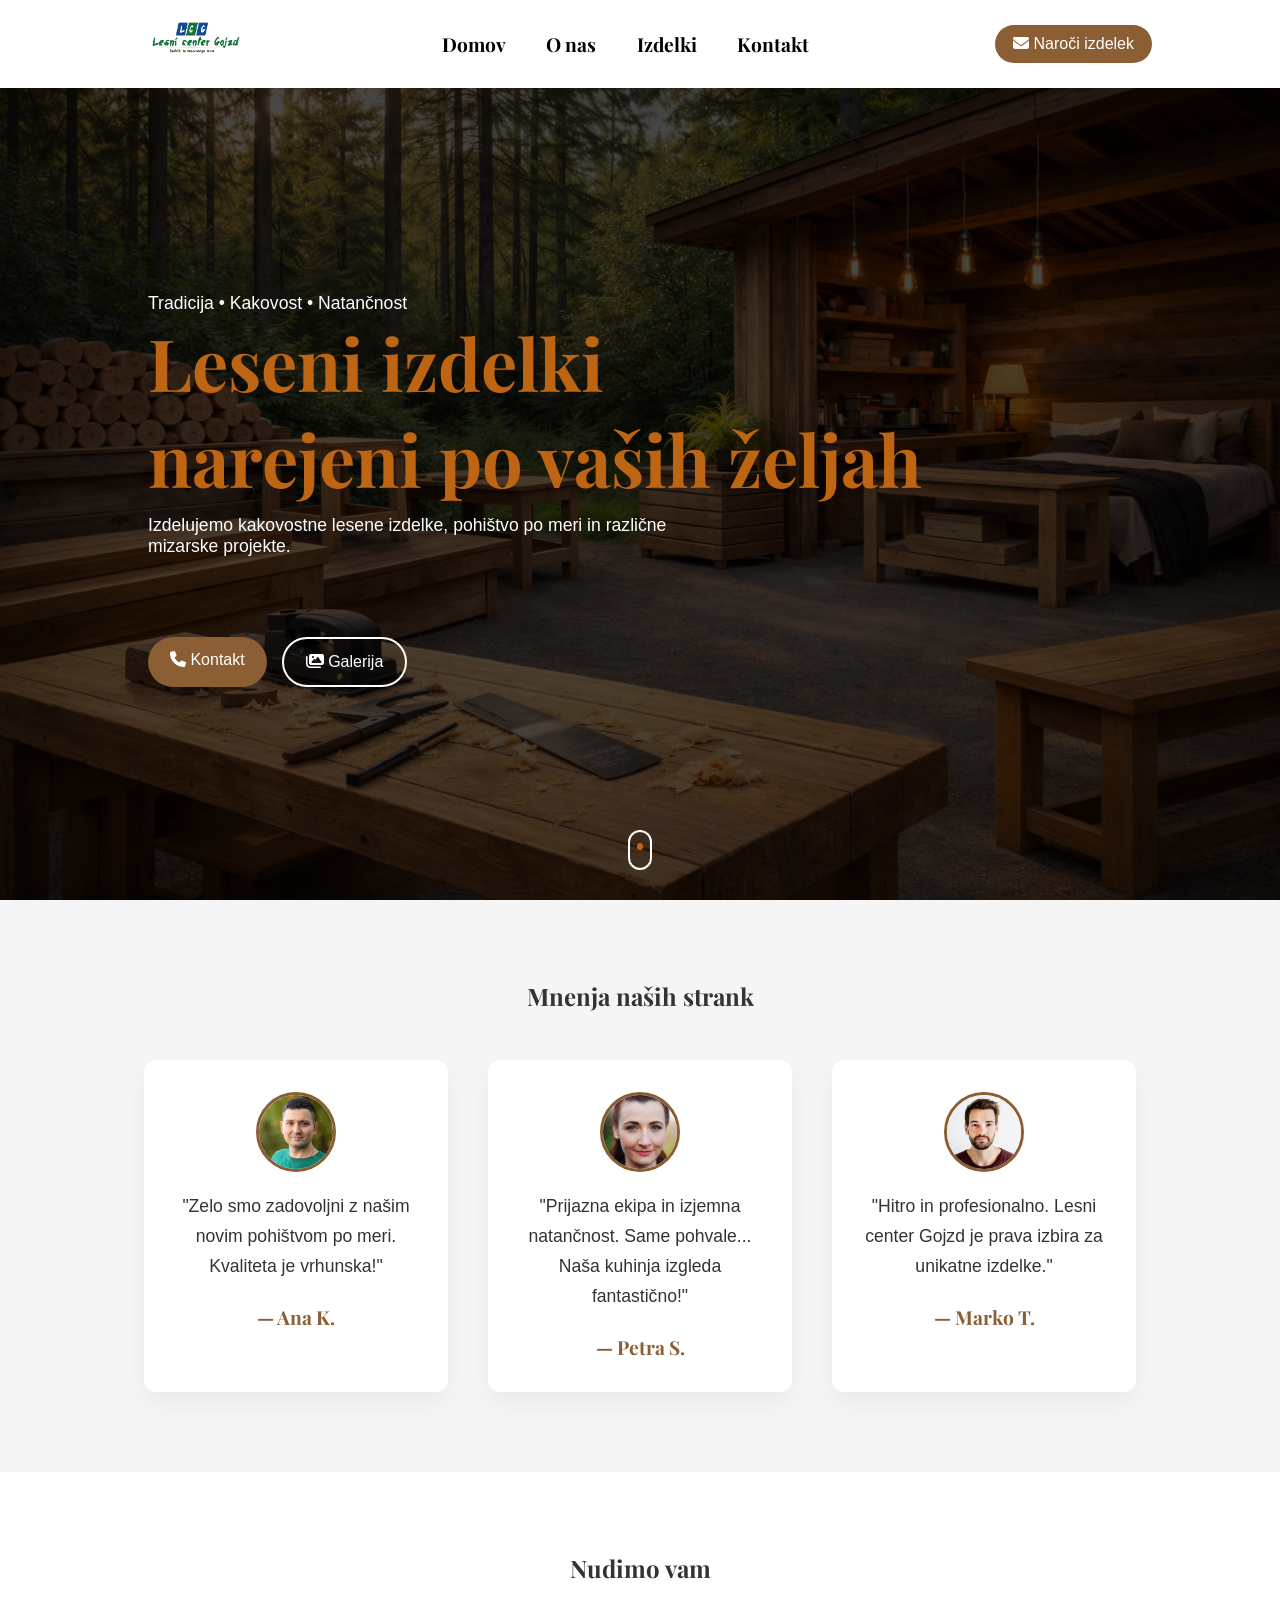
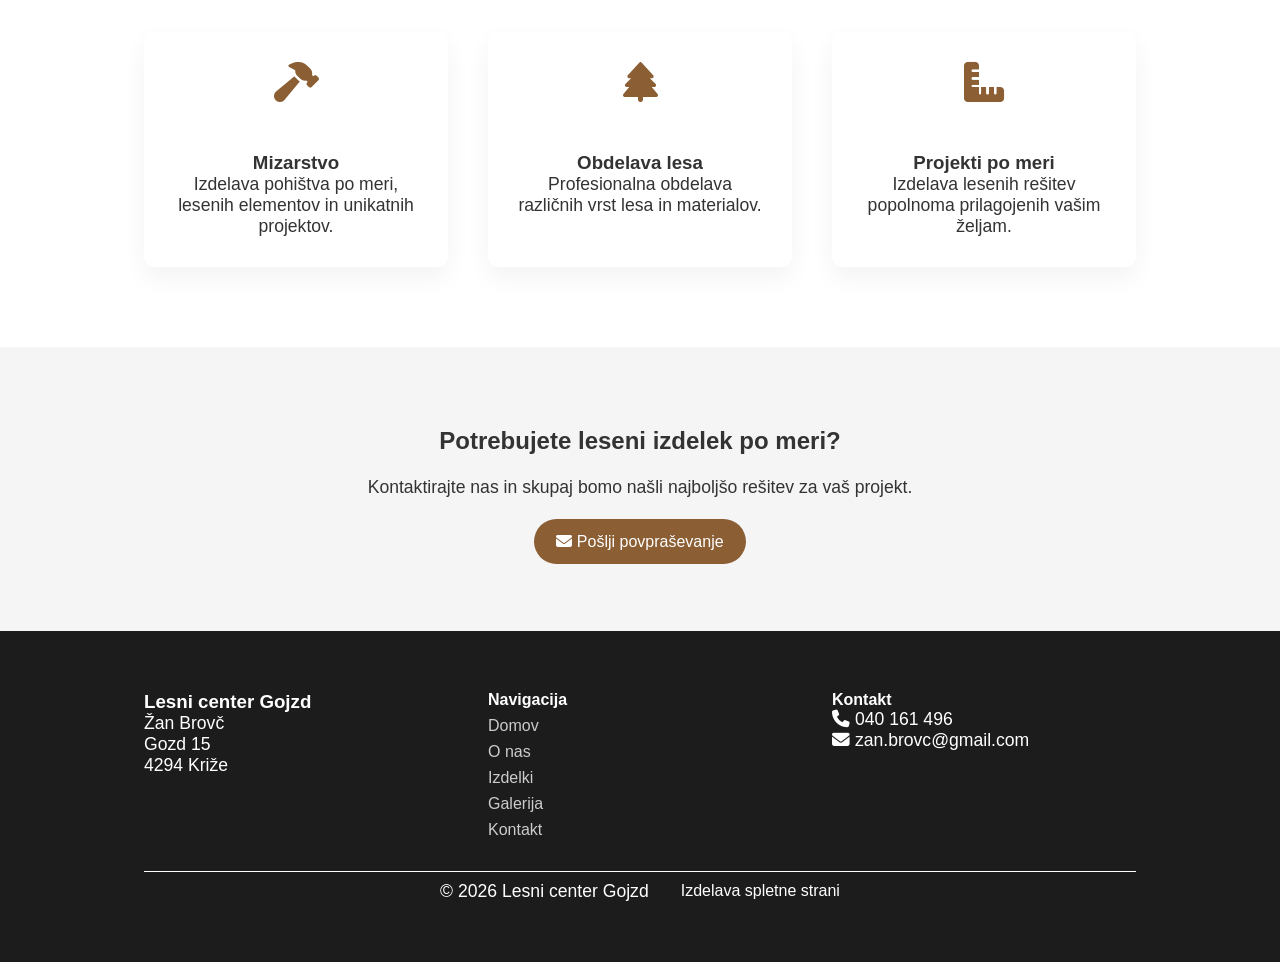
==== index.html @ 2c9fa6ff "Narejen izdelki.html" ====
<!DOCTYPE html>
<html lang="sl">

<head>

    <meta charset="UTF-8">
    <meta name="viewport" content="width=device-width, initial-scale=1.0">

    <title>Lesni center Gojzd</title>

    <link rel="stylesheet" href="slog.css">

    <link rel="stylesheet"
          href="https://cdnjs.cloudflare.com/ajax/libs/font-awesome/6.5.0/css/all.min.css">

    <link href="https://fonts.googleapis.com/css2?family=Playfair+Display:wght@600;700&display=swap" rel="stylesheet">
</head>


<body>


    <!-- HEADER -->

    <header class="glava">

        <div class="navigacija">

            <div class="logo">

                <img src="Images/logo.png" alt="Logo">

            </div>

            <nav>

                <a href="#">Domov</a>
                <a href="onas.html">O nas</a>
                <a href="izdelki.html">Izdelki</a>
                <a href="kontakt.html">Kontakt</a>

            </nav>

            <a class="kontakt-gumb" href="#">

                <i class="fa-solid fa-envelope"></i>
                Naroči izdelek

            </a>

        </div>

    </header>



    <!-- HERO -->

    <section class="hero">

        <div class="hero-overlay"></div>

        <div class="hero-vsebina-poravnava">
        <div class="hero-vsebina">

            <p class="hero-podnaslov">
                Tradicija • Kakovost • Natančnost
            </p>

            <h1>
                Leseni izdelki<br>
                narejeni po vaših željah
            </h1>

            <p class="hero-opis">

                Izdelujemo kakovostne lesene izdelke,
                pohištvo po meri in različne mizarske projekte.

            </p>

            <div class="hero-gumbi">

                <a class="gumb-primarni" href="#">

                    <i class="fa-solid fa-phone"></i>
                    Kontakt

                </a>

                <a class="gumb-sekundarni" href="#">

                    <i class="fa-solid fa-images"></i>
                    Galerija

                </a>

            </div>
        </div>
        </div>

        <div class="scroll-indicator">

            <div class="miska">
                <div class="kolescek"></div>
            </div>

        </div>
    </section>

    
    <!-- MNENJA -->

<section class="sekcija mnenja">
    <h2 class="naslov-sredina">Mnenja naših strank</h2>
    <div class="container mnenja-grid">

        <div class="mnenje-kartica">
            <img src="Images/miran.png" alt="Ana K." class="mnenje-slika">
            <p>"Zelo smo zadovoljni z našim novim pohištvom po meri. Kvaliteta je vrhunska!"</p>
            <h4>— Ana K.</h4>
        </div>

        <div class="mnenje-kartica">
            <img src="Images/petra.png" alt="Petra S." class="mnenje-slika">
            <p>"Prijazna ekipa in izjemna natančnost. Same pohvale... Naša kuhinja izgleda fantastično!"</p>
            <h4>— Petra S.</h4>
        </div>

        <div class="mnenje-kartica">
            <img src="Images/marko.png" alt="Marko T." class="mnenje-slika">
            <p>"Hitro in profesionalno. Lesni center Gojzd je prava izbira za unikatne izdelke."</p>
            <h4>— Marko T.</h4>
        </div>

    </div>
</section>



    <!-- STORITVE -->

    <section class="sekcija storitve">

        <div class="container">
            <h2 class="naslov-sredina">Nudimo vam</h2>

            <div class="grid-storitve">


                <div class="kartica">

                    <i class="fa-solid fa-hammer"></i>

                    <h3>Mizarstvo</h3>

                    <p>
                        Izdelava pohištva po meri,
                        lesenih elementov in unikatnih projektov.
                    </p>

                </div>


                <div class="kartica">

                    <i class="fa-solid fa-tree"></i>

                    <h3>Obdelava lesa</h3>

                    <p>
                        Profesionalna obdelava
                        različnih vrst lesa in materialov.
                    </p>

                </div>


                <div class="kartica">

                    <i class="fa-solid fa-ruler-combined"></i>

                    <h3>Projekti po meri</h3>

                    <p>
                        Izdelava lesenih rešitev
                        popolnoma prilagojenih vašim željam.
                    </p>

                </div>

            </div>

        </div>

    </section>



    <!-- CTA -->

    <section class="cta">

        <div class="cta-vsebina">

            <h2>Potrebujete leseni izdelek po meri?</h2>

            <p>
                Kontaktirajte nas in skupaj bomo našli
                najboljšo rešitev za vaš projekt.
            </p>

            <a class="gumb-primarni" href="#">

                <i class="fa-solid fa-envelope"></i>
                Pošlji povpraševanje

            </a>

        </div>

    </section>



    <!-- FOOTER -->

    <footer class="footer">

        <div class="footer-grid">

            <div>

                <h3>Lesni center Gojzd</h3>

                <p>Žan Brovč</p>
                <p>Gozd 15</p>
                <p>4294 Križe</p>

            </div>


            <div>

                <h4>Navigacija</h4>

                <a href="#">Domov</a>
                <a href="#">O nas</a>
                <a href="#">Izdelki</a>
                <a href="#">Galerija</a>
                <a href="#">Kontakt</a>

            </div>


            <div>

                <h4>Kontakt</h4>

                <p>
                    <i class="fa-solid fa-phone"></i>
                    040 161 496
                </p>

                <p>
                    <i class="fa-solid fa-envelope"></i>
                    zan.brovc@gmail.com
                </p>

            </div>

        </div>


        <div class="footer-bottom">

            <p>© 2026 Lesni center Gojzd</p>
            <a href="mailto:jure.pintar9@gmail.com">Izdelava spletne strani</a>

        </div>

    </footer>


</body>
</html>
---- slog.css ----
:root {
    --barva-primarna: #8b5e34;
    --barva-hover: #bd6513;
    --barva-temna: #1c1c1c;
    --barva-svetla: #ffffff;
    --barva-siva: #f5f5f5;
    --max-sirina: 80%; /* 1200px / 16 */
}

p
{
    font-size: 1.1em;
}

*{
    margin: 0;
    padding: 0;
    box-sizing: border-box;
    font-family: "Segoe UI", sans-serif;
}

body {
    color: #333;
    background: white;
}

.glava {
    background-color: rgb(255, 255, 255);
    position: fixed;
    width: 100%;
    z-index: 1000;
    max-height: 6em;
}

.navigacija {
    max-width: var(--max-sirina);
    margin: auto;
    display: flex;
    justify-content: space-between;
    align-items: center;
    color: black;
}

.logo img {
    width: 8em;
}

nav a {
    margin: 0 0.9375em; /* 15px */
    text-decoration: none;
    color: black;
    font-weight: 700;
    font-size: 1.2em;
    transition: all 0.5s;
    font-family: 'Playfair Display', serif;
}

nav a:hover {
    color: var(--barva-hover);
}

.kontakt-gumb {
    background: var(--barva-primarna);
    padding: 0.625em 1.125em; /* 10px 18px */
    border-radius: 1.5625em; /* 25px */
    color: white;
    text-decoration: none;
    transition: all 0.5s;
    
}

.kontakt-gumb:hover {
    background-color: var(--barva-hover);
}

.hero {
    height: 100vh;
    background-image: url("Images/glavnoozadje.png");
    background-size: cover;
    background-position: center;
    position: relative;
    display: flex;
    align-items: center;
}

.hero-overlay {
    position: absolute;
    width: 100%;
    height: 100%;
    background: rgba(0, 0, 0, 0.708);
}

.hero-vsebina-poravnava {
    width: 80%;          /* natančno 80% širine strani */
    margin-left: 10%;    /* 10% prazen prostor na levi */
    margin-right: 10%;   /* 10% prazen prostor na desni */
}
.hero-vsebina {
    width: 100%;
    position: relative;    /* ostane 80% širine */   /* desna stran se prilagodi */
    color: white;
    padding: 1.25em;      /* 20px */
    margin-top: 5em;
}

.hero-vsebina h1 {
    font-size: 4.5em; /* 64px */
    font-family: 'Playfair Display', serif;
    color: var(--barva-hover);
}

.hero-opis {
    max-width: 31.25em; /* 500px */
    margin-bottom: 1.875em; /* 30px */
    margin-top: 0.5em;
    font-size: 1.1em;
}

.hero-podnaslov
{
    font-size: 1.1em;
}

.hero-gumbi {
    margin-top: 5em;
    display: flex;
    gap: 0.9375em; /* 15px */
}

.gumb-primarni {
    background: var(--barva-primarna);
    padding: 0.875em 1.375em; /* 14px 22px */
    border-radius: 1.5625em; /* 25px */
    color: white;
    text-decoration: none;
    transition: all 0.5s
}

.gumb-primarni:hover, .gumb-sekundarni:hover
{
    background-color: var(--barva-hover);
}

.gumb-sekundarni {
    border: 0.125em solid white; /* 2px */
    padding: 0.875em 1.375em; /* 14px 22px */
    border-radius: 1.5625em; /* 25px */
    color: white;
    text-decoration: none;
    transition: all 0.5s
}

.scroll-indicator {
    position: absolute;
    bottom: 30px;
    left: 50%;
    transform: translateX(-50%);
}

.miska {
    width: 1.5em;
    height: 2.5em;
    border: 2px solid white;
    border-radius: 2em;
    display: flex;
    justify-content: center;
    padding-top: 0.7em;
    animation: scroll 1.8s infinite;
}

.kolescek {
    width: 0.4em;
    height: 0.4em;
    background: var(--barva-hover);
    border-radius: 50%;
    
}

@keyframes scroll {

    0% {
        transform: translateY(0);

    }

    50% {
        transform: translateY(12px);

    }

    100% {
        transform: translateY(0);

    }

}

/* Sekcija mnenja strank */
.mnenja {
    background: var(--barva-siva);
    padding: 5em 1.25em;
}

.mnenja-grid {
    display: grid;
    grid-template-columns: repeat(auto-fit, minmax(18.75em, 1fr)); /* 300px */
    gap: 2.5em; /* 40px */
    max-width: var(--max-sirina);
    margin: 0 auto;
    text-align: center;
}

.mnenje-kartica {
    background: white;
    padding: 2em; /* 32px */
    border-radius: 0.75em; /* 12px */
    box-shadow: 0 0.625em 1.5625em rgba(0,0,0,0.05); /* 10px 25px */
    transition: all 0.5s;
}

.mnenje-kartica:hover {
    transform: translateY(-0.5em) scale(1.03);
    box-shadow: 0 1.25em 3.125em rgba(0,0,0,0.15);
}

.mnenje-kartica p {
    font-size: 1.1em;
    line-height: 1.7em;
    color: #333;
    margin-bottom: 1.25em; /* 20px */
}

.mnenje-kartica h4 {
    font-size: 1.2em;
    font-weight: 700;
    color: var(--barva-primarna);
    font-family: 'Playfair Display', serif;
}

/* Slike v mnenjih */
.mnenje-slika {
    width: 5em; /* 80px */
    height: 5em; /* 80px */
    border-radius: 50%;
    object-fit: cover;
    margin-bottom: 1em;
    border: 0.1875em solid var(--barva-primarna); /* 3px obroba */
}

.sekcija {
    padding: 5em 1.25em; /* 80px 20px */
}

.container {
    max-width: var(--max-sirina);
    margin: auto;
}

.grid-storitve {
    display: grid;
    grid-template-columns: repeat(auto-fit, minmax(15.625em,1fr)); /* 250px */
    gap: 2.5em; /* 40px */
    margin-top: 2.5em; /* 40px */
}

.kartica {
    background: white;
    padding: 1.875em; /* 30px */
    border-radius: 0.625em; /* 10px */
    text-align: center;
    box-shadow: 0 0.625em 1.5625em rgba(0,0,0,0.05); /* 10px 25px */
    transition: all 0.5s;
}

.kartica:hover {
    transform: translateY(-0.5em) scale(1.05); /* rahlo dvigne in poveča kartico */
    box-shadow: 0 1.25em 3.125em rgba(0,0,0,0.15); /* močnejša senca */
}

.kartica i {
    font-size: 2.5em; /* 40px */
    color: var(--barva-primarna);
    margin-bottom: 1.25em; /* 20px */
}

.cta {
    background: var(--barva-siva);
    padding: 5em 1.25em; /* 80px 20px */
    text-align: center;
}

.cta p {
    margin: 1.25em 0; /* 20px */
    margin-bottom: 2em;
}

/* O nas css*/

.zgodba-statistika {
    height: 100vh; /* cel zaslon */
    display: flex;
    flex-direction: column;
    justify-content: space-between; /* zgodba zgoraj, statistika spodaj */
    background: #f9f9f9; /* isto kot pri zgodbi */
    padding: 0; /* padding na containerju */
}

/* ZGODBA */
.zgodba-grid {
    display: flex;
    flex: 1; /* zavzame preostali prostor */
    flex-wrap: wrap;
    align-items: center;
    justify-content: center;
    gap: 3em;
    max-width: var(--max-sirina);
    margin: 0 auto;
    padding: 5em 1.25em;
}

.zgodba-item {
    margin-top: 3em;
    flex: 1 1 40%;
    min-width: 18.75em;
}

.zgodba-item img.slika-onas {
    width: 100%;
    height: 20em;
    border-radius: 0.75em;
    object-fit: cover;
    box-shadow: 0 0.625em 1.25em rgba(0,0,0,0.2);
}

.zgodba-item.tekst h2 {
    font-family: 'Playfair Display', serif;
    font-size: 2.5em;
    margin-bottom: 0.5em;
    color: var(--barva-primarna);
}

.zgodba-item.tekst p {
    font-size: 1.1em;
    line-height: 1.7em;
    color: #333;
}

/* STATISTIKA čez cel zaslon */
.statistika {
    width: 100%;
    background: var(--barva-primarna);
    color: white;
    padding: 3em 1.25em;
}

.statistika-grid {
    display: grid;
    grid-template-columns: repeat(auto-fit, minmax(200px, 1fr));
    gap: 2em;
    text-align: center;
    max-width: var(--max-sirina);
    margin: 0 auto;
}

.stat h3 {
    font-size: 2.5em;
    color: white;
}

.stat p {
    font-size: 1.1em;
    color: white;
}

/* Responsive */
@media (max-width: 64em) {
    .zgodba-grid {
        flex-direction: column;
        padding: 3em 1.25em;
    }
}

.naslov-sredina{
text-align:center;
margin-bottom:2em;
font-family:'Playfair Display',serif;
}

.siva{
background:var(--barva-siva);
}

.proces-grid{
display:grid;
grid-template-columns:repeat(auto-fit,minmax(200px,1fr));
gap:2em;
text-align:center;
}

.proces span{
font-size:2em;
font-weight:bold;
color:var(--barva-primarna);
}

/* HERO izdelki */

/* HERO + KATEGORIJE skupaj 100vh */
.hero-kategorije {
  display: flex;
  flex-direction: column;
  height: 100vh;
}

/* HERO */
.hero-izdelki {
  flex: 0 0 50%;
  background-image: url("Images/glavnoozadje.png");
  background-size: cover;
  background-position: center;
  position: relative;
  display: flex;
  align-items: center;
  justify-content: center;
  text-align: center;
  color: white;
}

.hero-overlay-izdelki {
  position: absolute;
  width: 100%;
  height: 100%;
  background: rgba(0,0,0,0.7);
}

.hero-vsebina-izdelki {
  position: relative;
  max-width: 90%;
  color: white;
  padding: 1.25em;
  margin-top: 5em;
}

.hero-izdelki h1 {
  font-size: 3em;
  font-family: 'Playfair Display', serif;
  color: var(--barva-hover);
}

/* KATEGORIJE kot kartice (enako kot kartice na onas/index) */
.kategorije-wrapper {
  flex: 1;
  display: flex;
  align-items: center;
}

.kategorije-ikone {
  display: flex; /* ena vrstica */
  justify-content: space-between;
  width: 100%;
  gap: 2em;
}

.kategorija-ikona {
  background: var(--barva-svetla);
  padding: 1.875em;
  border-radius: 1em;          /* enako kot ostale kartice */
  text-align: center;
  text-decoration: none;
  color: var(--barva-temna);
  box-shadow: 0 0.625em 1.25em rgba(0,0,0,0.2); /* identično kot kartice */
  transition: all 0.35s ease;
  flex: 1;                   /* enak prostor vsaki kartici */          /* enako kot ostale kartice */
  display: flex;
  flex-direction: column;
  align-items: center;
  justify-content: center;
}

.kategorija-ikona i {
  font-size: 2.5em;
  color: var(--barva-primarna);
  margin-bottom: 1.25em;
}

.kategorija-ikona h3 {
  font-size: 1.3em;
  margin-bottom: 0.5em;
}

.kategorija-ikona:hover {
  transform: translateY(-0.5em);
  box-shadow: 0 1em 2em rgba(0,0,0,0.25); /* malo močnejša senca ob hover */
}

.kategorija-ikona:hover i {
  color: var(--barva-hover);
}

/* responsive adjustments */
@media (max-width: 1024px) {
  .kategorije-ikone { flex-wrap: wrap; justify-content: center; }
  .kategorija-ikona { margin-bottom: 1.5em; }
}

@media (max-width: 768px) {
  .hero-izdelki { flex: 0 0 50%; }
  .hero-izdelki h1 { font-size: 2.2em; }
}


/* GALERIJA IZDELKOV */

.izdelki-grid{
display:grid;
grid-template-columns:repeat(auto-fit,minmax(14em,1fr));
gap:1.4em;
margin-top:3em;
}

.izdelki-grid img{
width:100%;
height:13em;
object-fit:cover;
border-radius:0.6em;
transition:all 0.35s ease;
box-shadow:0 0.5em 1.2em rgba(0,0,0,0.08);
cursor: pointer;
}

.izdelki-grid img:hover{
transform:scale(1.06);
box-shadow:0 1em 2em rgba(0,0,0,0.18);
}

.ctaizdelki {
    background: var(--barva-svetla);
    padding: 5em 1.25em; /* 80px 20px */
    text-align: center;
}

.ctaizdelki p {
    margin: 1.25em 0; /* 20px */
    margin-bottom: 2em;
}

/* MODAL */
.modal {
  display: none;
  position: fixed;
  z-index: 1000;
  left: 0;
  top: 0;
  width: 100%;
  height: 100%;
  overflow: auto;
  background-color: rgba(0,0,0,0.9); /* pointer cursor za modal */
}

.modal-content {
  margin: 5% auto;
  display: block;
  max-width: 90%;
  max-height: 80%;
  border-radius: 0.6em;
  box-shadow: 0 1em 2em rgba(0,0,0,0.18);
  animation: zoom 0.3s;
  cursor: default; /* default cursor za samo sliko */
}

#modal-caption {
  text-align: center;
  color: #fff;
  font-size: 1.1em;
  padding: 0.5em 0;
}

.modal-close {
  position: absolute;
  top: 1em;
  right: 1.5em;
  color: #fff;
  font-size: 2.5em;
  font-weight: bold;
  cursor: pointer;
  transition: color 0.3s;
}

.modal-close:hover {
  color: var(--barva-hover);
}

/* Navigacijske puščice */
.modal-prev,
.modal-next {
  position: absolute;
  top: 50%;
  color: #fff;
  font-size: 3em;
  padding: 0 0.25em;
  font-weight: bold;
  user-select: none;
  transition: color 0.3s;
  cursor: pointer;
}

.modal-prev { left: 1em; transform: translateY(-50%); }
.modal-next { right: 1em; transform: translateY(-50%); }

.modal-prev:hover,
.modal-next:hover {
  color: var(--barva-hover);
}

@keyframes zoom {
  from {transform: scale(0.8);}
  to {transform: scale(1);}
}


/* Footer css*/

.footer {
    background: var(--barva-temna);
    color: white;
    padding: 3.75em 1.25em; /* 60px 20px */
}

.footer-grid {
    max-width: var(--max-sirina);
    margin: auto;
    display: grid;
    grid-template-columns: repeat(auto-fit, minmax(13.75em,1fr)); /* 220px */
    gap: 2.5em; /* 40px */
}

.footer a {
    display: block;
    color: #ccc;
    margin-top: 0.5em; /* 8px */
    text-decoration: none;
}

.footer-bottom {
    margin-top: 2em;
    max-width: 80%;
    margin-right: auto;
    margin-left: auto;
    display: flex;
    text-align: center;
    justify-content: center;
    align-items: center;
    gap: 2em;
    border-top: 0.1em white solid;
}

.footer-bottom a, .footer-bottom p
{
    margin-top: 0.5em;
    color: white;
}
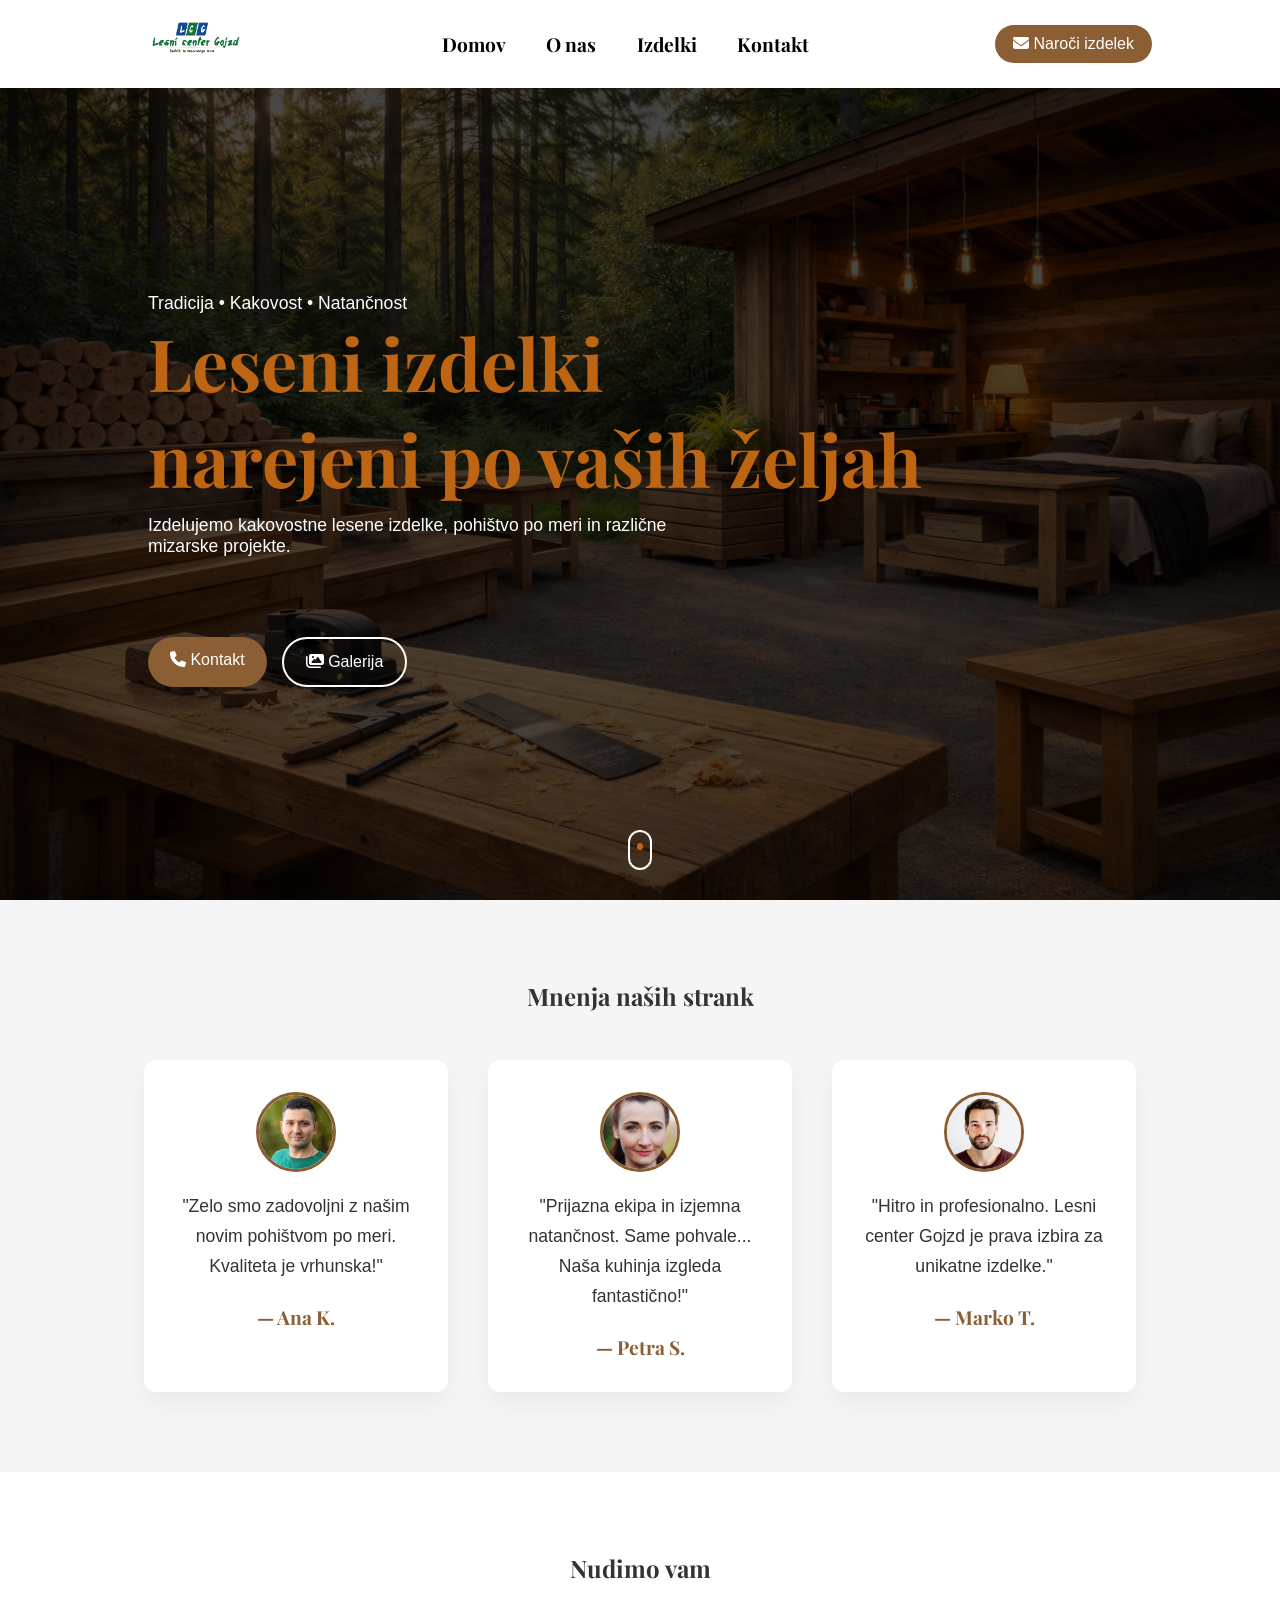
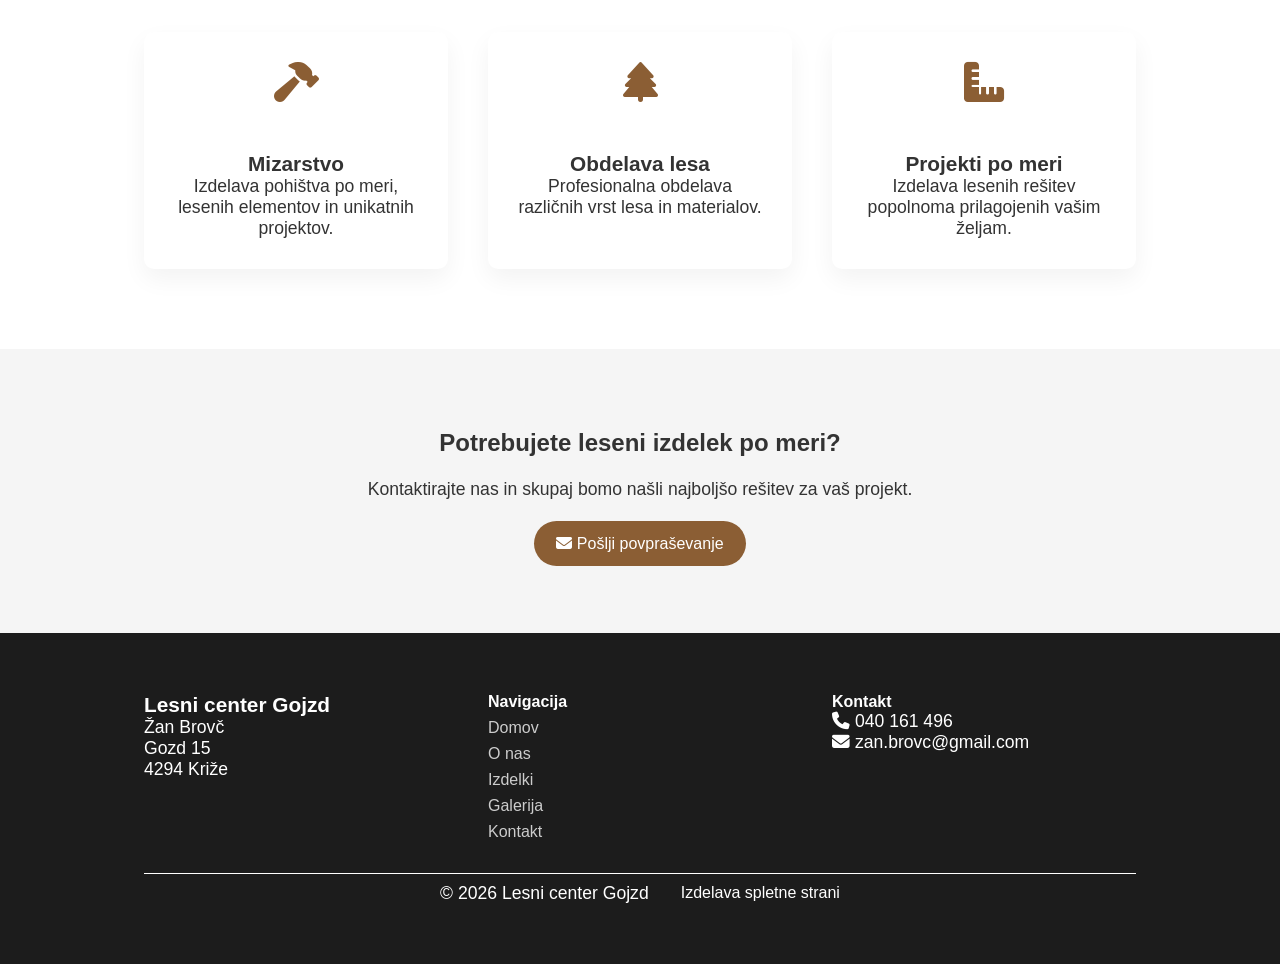
==== commit 1a272b54: "Narejen kontakt.html" ====
--- a/index.html
+++ b/index.html
@@ -41,7 +41,7 @@
 
             </nav>
 
-            <a class="kontakt-gumb" href="#">
+            <a class="kontakt-gumb" href="kontakt.html#kontakt">
 
                 <i class="fa-solid fa-envelope"></i>
                 Naroči izdelek
@@ -81,14 +81,14 @@
 
             <div class="hero-gumbi">
 
-                <a class="gumb-primarni" href="#">
+                <a class="gumb-primarni" href="kontakt.html">
 
                     <i class="fa-solid fa-phone"></i>
                     Kontakt
 
                 </a>
 
-                <a class="gumb-sekundarni" href="#">
+                <a class="gumb-sekundarni" href="izdelki.html#dom">
 
                     <i class="fa-solid fa-images"></i>
                     Galerija
@@ -210,7 +210,7 @@
                 najboljšo rešitev za vaš projekt.
             </p>
 
-            <a class="gumb-primarni" href="#">
+            <a class="gumb-primarni" href="kontakt.html#kontakt">
 
                 <i class="fa-solid fa-envelope"></i>
                 Pošlji povpraševanje
--- a/slog.css
+++ b/slog.css
@@ -5,6 +5,11 @@
     --barva-svetla: #ffffff;
     --barva-siva: #f5f5f5;
     --max-sirina: 80%; /* 1200px / 16 */
+}
+
+h3
+{
+    font-size: 1.3em;
 }
 
 p
@@ -442,7 +447,7 @@
 }
 
 .hero-izdelki h1 {
-  font-size: 3em;
+  font-size: 4em;
   font-family: 'Playfair Display', serif;
   color: var(--barva-hover);
 }
@@ -452,6 +457,7 @@
   flex: 1;
   display: flex;
   align-items: center;
+  background: var(--barva-siva);
 }
 
 .kategorije-ikone {
@@ -459,6 +465,7 @@
   justify-content: space-between;
   width: 100%;
   gap: 2em;
+  
 }
 
 .kategorija-ikona {
@@ -468,7 +475,7 @@
   text-align: center;
   text-decoration: none;
   color: var(--barva-temna);
-  box-shadow: 0 0.625em 1.25em rgba(0,0,0,0.2); /* identično kot kartice */
+  box-shadow: 0 0.625em 1.5625em rgba(0,0,0,0.05); /* identično kot kartice */
   transition: all 0.35s ease;
   flex: 1;                   /* enak prostor vsaki kartici */          /* enako kot ostale kartice */
   display: flex;
@@ -490,7 +497,7 @@
 
 .kategorija-ikona:hover {
   transform: translateY(-0.5em);
-  box-shadow: 0 1em 2em rgba(0,0,0,0.25); /* malo močnejša senca ob hover */
+  box-shadow: 0 1em 2em rgba(0,0,0,0.15); /* malo močnejša senca ob hover */
 }
 
 .kategorija-ikona:hover i {
@@ -531,17 +538,6 @@
 .izdelki-grid img:hover{
 transform:scale(1.06);
 box-shadow:0 1em 2em rgba(0,0,0,0.18);
-}
-
-.ctaizdelki {
-    background: var(--barva-svetla);
-    padding: 5em 1.25em; /* 80px 20px */
-    text-align: center;
-}
-
-.ctaizdelki p {
-    margin: 1.25em 0; /* 20px */
-    margin-bottom: 2em;
 }
 
 /* MODAL */
@@ -617,6 +613,177 @@
   to {transform: scale(1);}
 }
 
+/* Kontaktni podatki zgoraj - moderno, enaki kot ostale kartice */
+.kontakt-info-modern {
+    display: grid;
+    grid-template-columns: repeat(3, 1fr); /* vedno 3 stolpci na velikih zaslonih */
+    gap: 2em;
+    margin: 2em 0 4em 0;
+}
+
+.kontakt-item {
+    margin-top: 3em;
+    display: flex;
+    flex-direction: column;
+    align-items: center;
+    text-align: center;
+    gap: 0.75em;
+    background: white; /* belo ozadje kot ostale kartice */
+    color: #333;
+    padding: 2em;
+    border-radius: 1em;
+    box-shadow: 0 0.625em 1.25em rgba(0,0,0,0.05);
+    transition: transform 0.3s, box-shadow 0.3s;
+    min-height: 12em; /* enaka višina vseh kartic */
+}
+
+.kontakt-item i {
+    font-size: 2.5em;
+    color: var(--barva-primarna); /* primarna barva ikon */
+    margin-bottom: 0.5em;
+}
+
+.kontakt-item h4 {
+    margin-bottom: 0.25em;
+    font-size: 1.2em;
+    
+}
+
+.kontakt-item p {
+    font-size: 1em;
+    line-height: 1.4em;
+}
+
+/* Hover efekt */
+.kontakt-item:hover {
+    transform: translateY(-0.25em);
+    box-shadow: 0 1em 2em rgba(0,0,0,0.15);
+}
+
+/* Responsive - vedno 2 ali 1 stolpec na manjših zaslonih */
+@media(max-width:1024px){
+    .kontakt-info-modern {
+        grid-template-columns: repeat(2, 1fr);
+    }
+}
+@media(max-width:768px){
+    .kontakt-info-modern {
+        grid-template-columns: 1fr;
+    }
+}
+
+/* KONTAKT FULL VH */
+.kontakt-fullvh {
+    height: 100vh;
+    display: flex;
+    align-items: center;
+    justify-content: center;
+}
+
+.kontakt-fullvh:nth-child(2)
+{
+    background: var(--barva-siva);
+}
+
+.kontakt-fullvh:nth-child(3)
+{
+    margin-bottom: 3em;
+}
+
+.kontakt-fullvh .container {
+    width: 80%;
+}
+
+.kontakt-forma-modern {
+    display: flex;
+    flex-direction: column;
+    gap: 1.5em;
+    background: #fff;
+    padding: 2em 2.5em;
+    border-radius: 1em;
+    box-shadow: 0 1em 2em rgba(0,0,0,0.08);
+    transition: all 0.35s ease;
+}
+
+.kontakt-forma-modern:hover {
+    box-shadow: 0 1.25em 2.5em rgba(0,0,0,0.12);
+}
+
+.form-grid-modern {
+    display: grid;
+    grid-template-columns: 1fr 1fr;
+    gap: 1.5em;
+}
+
+.kontakt-forma-modern input,
+.kontakt-forma-modern textarea {
+    padding: 1em 1.25em;
+    border-radius: 1em;
+    border: 0.125em solid var(--barva-primarna);
+    background: #fefefe;
+    font-size: 1em;
+    font-family: inherit;
+    transition: all 0.35s ease;
+}
+
+.kontakt-forma-modern input:focus,
+.kontakt-forma-modern textarea:focus {
+    outline: none;
+    border: 0.125em solid var(--barva-hover);
+    box-shadow: 0 0 1.2em rgba(139,94,52,0.2);
+}
+
+.kontakt-forma-modern textarea {
+    grid-column: 1 / -1;
+    min-height: 12em;
+    resize: vertical;
+}
+
+.kontakt-forma-modern button {
+    padding: 0.625em 1.125em;
+    border-radius: 1.5625em;
+    border: none;
+    background: var(--barva-primarna);
+    color: #fff;
+    font-size: 1em;
+    cursor: pointer;
+    transition: all 0.35s ease;
+    align-self: flex-start;
+    display: flex;
+    align-items: center;
+    gap: 0.5em;
+    box-shadow: 0 0.625em 1.25em rgba(139,94,52,0.2);
+}
+
+.kontakt-forma-modern button:hover {
+    background-color: var(--barva-hover);
+}
+
+.kontakt-forma-modern button i {
+    font-size: 1em;
+}
+
+/* Lokacija */
+.kontakt-lokacija {
+    margin-top: 3em;
+    border-radius: 1em;
+    overflow: hidden;
+    box-shadow: 0 0.625em 1.25em rgba(0,0,0,0.08);
+}
+
+.kontakt-lokacija iframe {
+    width: 100%;
+    height: 400px;
+    border: none;
+    border-radius: 1em;
+}
+
+/* Responsive */
+@media(max-width:1024px){
+    .form-grid-modern{
+        grid-template-columns: 1fr;
+    }
+}
 
 /* Footer css*/
 
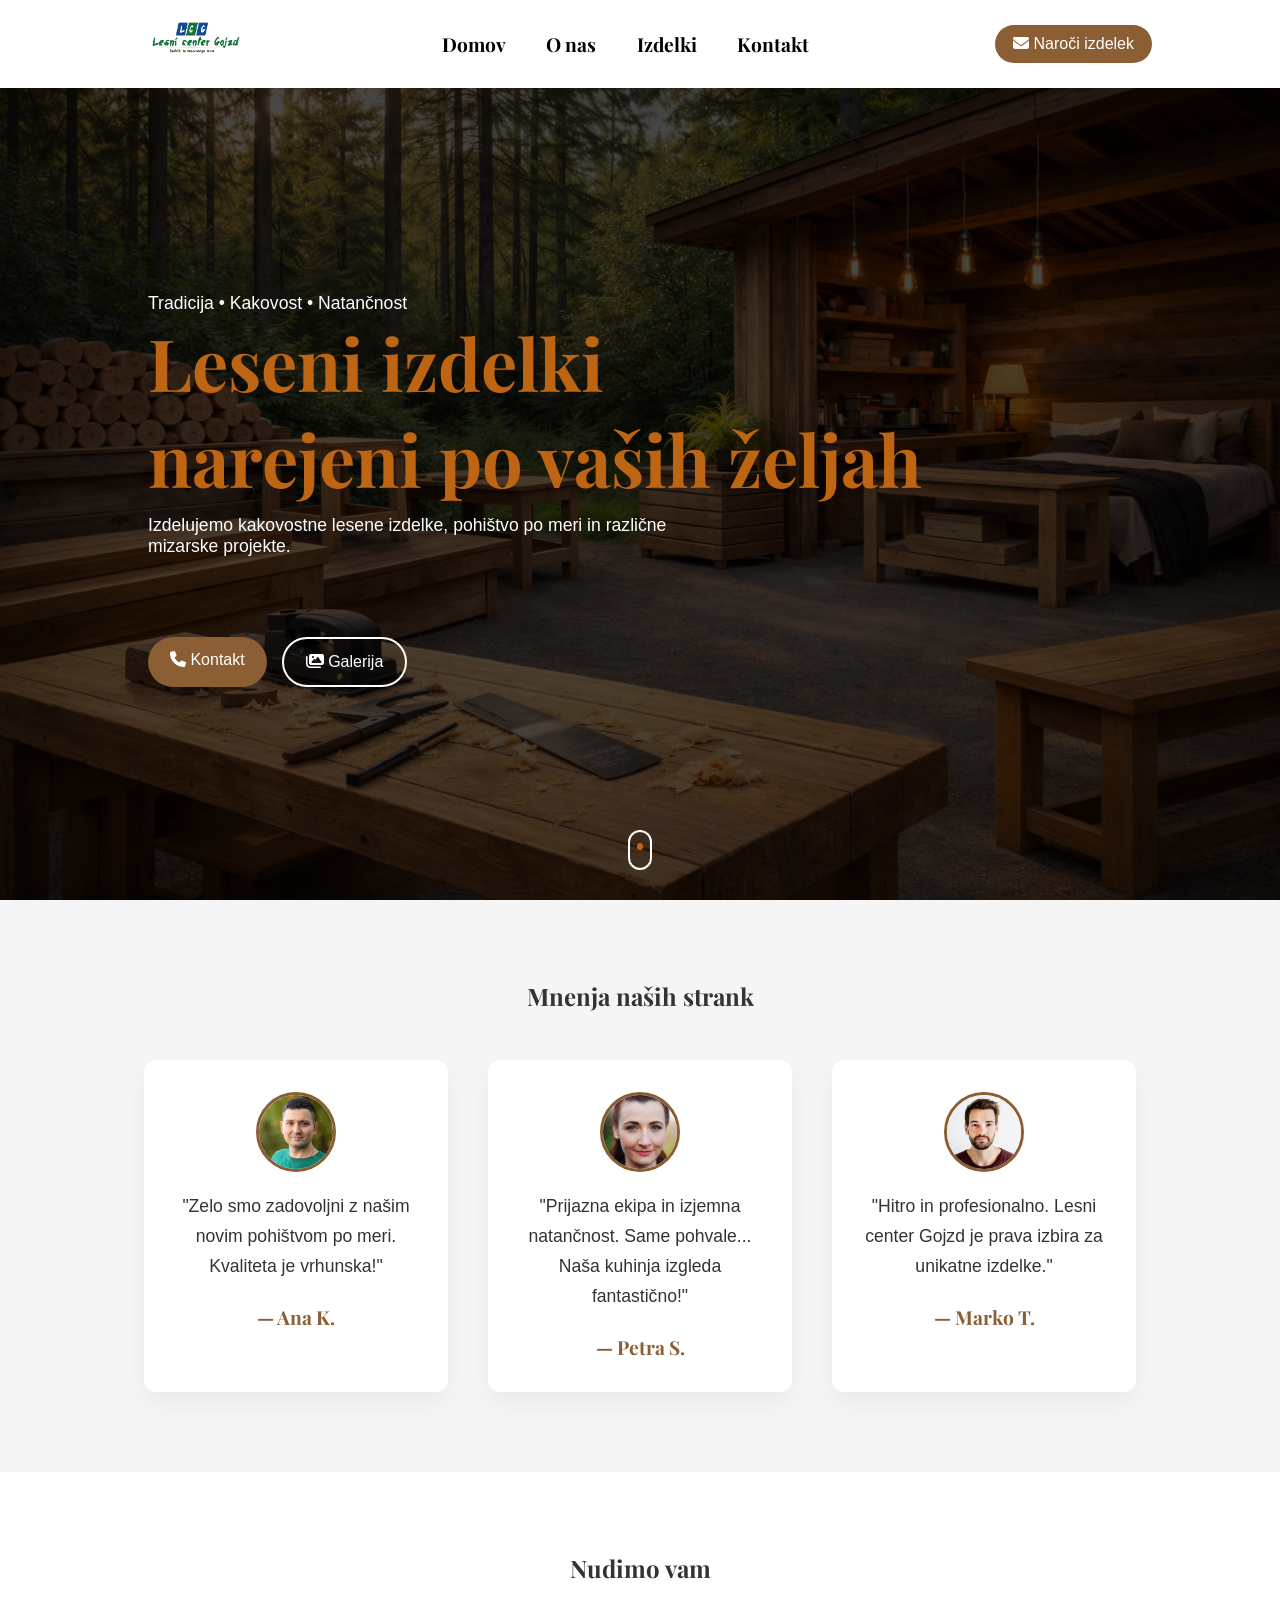
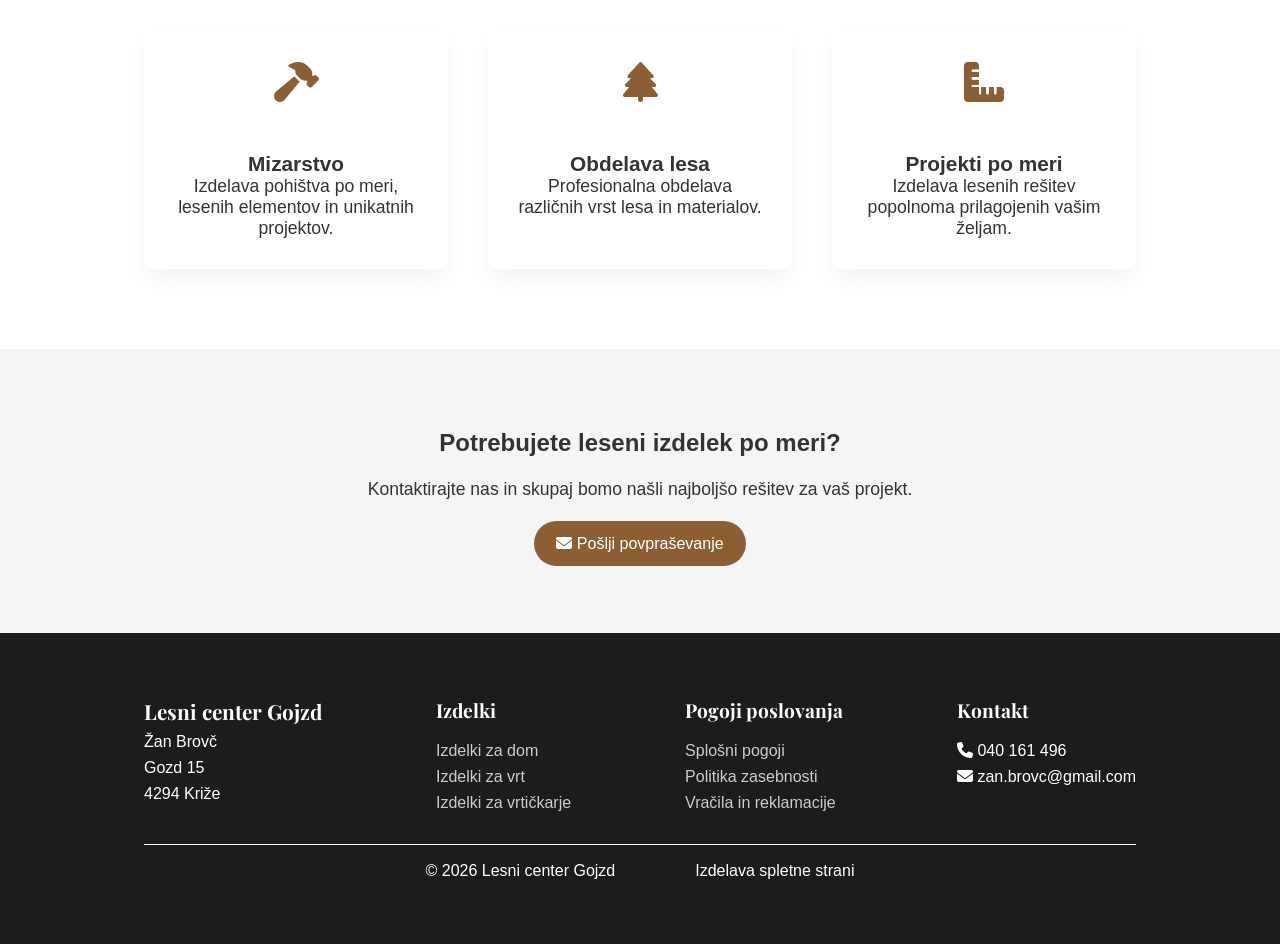
==== commit 2af23ca2: "Narejen za pošiljanje kontakta program v php in lep footer nov" ====
--- a/index.html
+++ b/index.html
@@ -225,61 +225,51 @@
 
     <!-- FOOTER -->
 
-    <footer class="footer">
-
-        <div class="footer-grid">
-
-            <div>
-
-                <h3>Lesni center Gojzd</h3>
-
-                <p>Žan Brovč</p>
-                <p>Gozd 15</p>
-                <p>4294 Križe</p>
-
-            </div>
-
-
-            <div>
-
-                <h4>Navigacija</h4>
-
-                <a href="#">Domov</a>
-                <a href="#">O nas</a>
-                <a href="#">Izdelki</a>
-                <a href="#">Galerija</a>
-                <a href="#">Kontakt</a>
-
-            </div>
-
-
-            <div>
-
-                <h4>Kontakt</h4>
-
-                <p>
-                    <i class="fa-solid fa-phone"></i>
-                    040 161 496
-                </p>
-
-                <p>
-                    <i class="fa-solid fa-envelope"></i>
-                    zan.brovc@gmail.com
-                </p>
-
-            </div>
-
-        </div>
-
-
-        <div class="footer-bottom">
-
-            <p>© 2026 Lesni center Gojzd</p>
-            <a href="mailto:jure.pintar9@gmail.com">Izdelava spletne strani</a>
-
-        </div>
-
-    </footer>
+<footer class="footer">
+
+    <div class="footer-grid">
+
+        <div>
+            <h3>Lesni center Gojzd</h3>
+            <p>Žan Brovč</p>
+            <p>Gozd 15</p>
+            <p>4294 Križe</p>
+        </div>
+
+        <div>
+            <h4>Izdelki</h4>
+            <a href="izdelki.html#dom">Izdelki za dom</a>
+            <a href="izdelki.html#vrt">Izdelki za vrt</a>
+            <a href="izdelki.html#vrtickarji">Izdelki za vrtičkarje</a>
+        </div>
+
+        <div>
+            <h4>Pogoji poslovanja</h4>
+            <a href="#">Splošni pogoji</a>
+            <a href="#">Politika zasebnosti</a>
+            <a href="#">Vračila in reklamacije</a>
+        </div>
+
+        <div>
+            <h4>Kontakt</h4>
+            <p>
+                <i class="fa-solid fa-phone"></i>
+                040 161 496
+            </p>
+            <p>
+                <i class="fa-solid fa-envelope"></i>
+                zan.brovc@gmail.com
+            </p>
+        </div>
+
+    </div>
+
+    <div class="footer-bottom">
+        <p>© 2026 Lesni center Gojzd</p>
+        <a href="mailto:jure.pintar9@gmail.com">Izdelava spletne strani</a>
+    </div>
+
+</footer>
 
 
 </body>
--- a/slog.css
+++ b/slog.css
@@ -787,42 +787,77 @@
 
 /* Footer css*/
 
+/* MODERN FOOTER CSS */
+
 .footer {
     background: var(--barva-temna);
-    color: white;
-    padding: 3.75em 1.25em; /* 60px 20px */
+    color: var(--barva-svetla);
+    padding: 4em 1.25em;
+    font-family: 'Segoe UI', sans-serif;
 }
 
 .footer-grid {
     max-width: var(--max-sirina);
-    margin: auto;
-    display: grid;
-    grid-template-columns: repeat(auto-fit, minmax(13.75em,1fr)); /* 220px */
-    gap: 2.5em; /* 40px */
+    display: flex;
+    justify-content: space-between;
+    margin-left: auto;
+    margin-right: auto;
+    gap: 2.5em;
+}
+
+.footer h3, .footer h4 {
+    color: var(--barva-svetla);
+    font-family: 'Playfair Display', serif;
+}
+
+.footer h4 {
+    margin-bottom: 1em;
+    font-size: 1.2em;
 }
 
 .footer a {
     display: block;
     color: #ccc;
-    margin-top: 0.5em; /* 8px */
+    margin-top: 0.5em;
     text-decoration: none;
+    transition: color 0.3s;
+}
+
+.footer a:hover {
+    color: var(--barva-hover);
+}
+
+.footer p {
+    margin: 0.5em 0;
+    font-size: 1em;
 }
 
 .footer-bottom {
-    margin-top: 2em;
-    max-width: 80%;
-    margin-right: auto;
-    margin-left: auto;
-    display: flex;
-    text-align: center;
+    max-width: var(--max-sirina);
+    margin: 2em auto 0 auto;
+    display: flex;
+    flex-direction: column;  /* mobilna verzija: ena pod drugo */
     justify-content: center;
     align-items: center;
-    gap: 2em;
-    border-top: 0.1em white solid;
-}
-
-.footer-bottom a, .footer-bottom p
-{
-    margin-top: 0.5em;
-    color: white;
+    gap: 0.5em;
+    border-top: 0.05em solid #fff;
+    padding-top: 1em;
+    text-align: center;
+}
+
+.footer-bottom a, .footer-bottom p {
+    color: var(--barva-svetla);
+    text-decoration: none;
+    margin: 0;           /* odstranimo privzete margine */
+    line-height: 1.2em;  /* bolj enakomerno vertikalno poravnano */
+}
+
+@media (min-width: 768px) {
+    .footer-bottom {
+        flex-direction: row;       /* horizontalno za večje zaslone */
+        justify-content: center;   /* oba elementa centrirana skupaj */
+        align-items: center;       /* vertikalno centrirano */
+        gap: 5em;                  /* razmik med © in linkom */
+        text-align: center;        /* centrirano */
+    }
 }
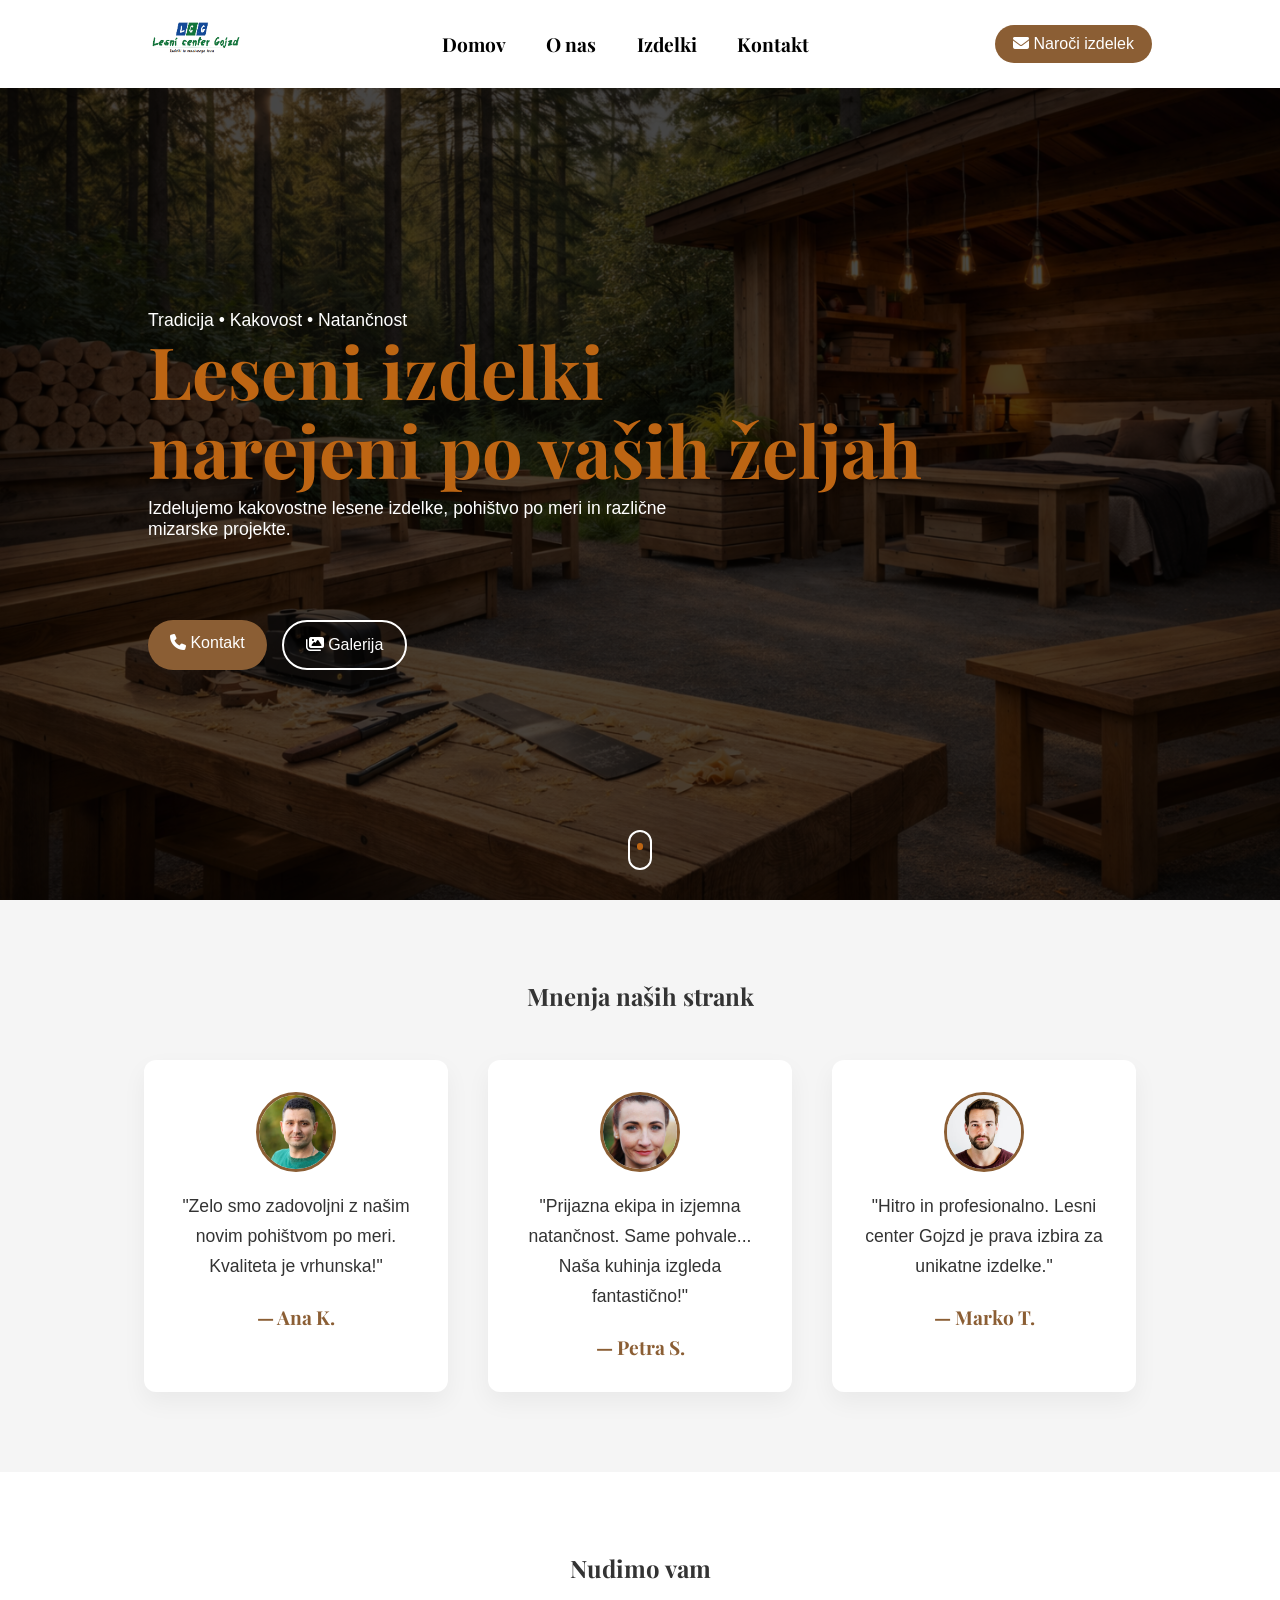
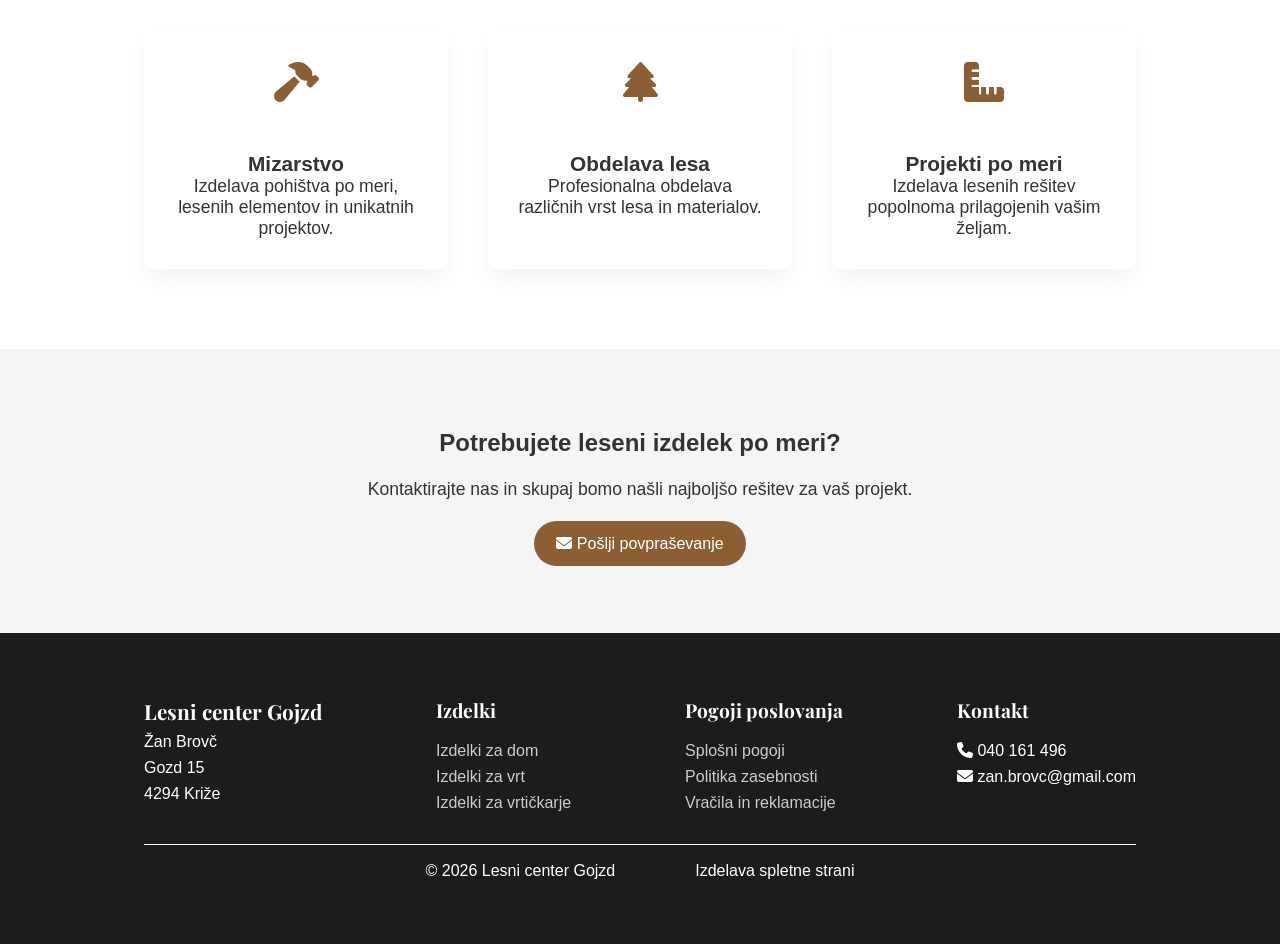
==== commit 0375283a: "Pogoji poslovanja delujejo na sveh povezavah" ====
--- a/index.html
+++ b/index.html
@@ -20,38 +20,47 @@
 <body>
 
 
-    <!-- HEADER -->
-
-    <header class="glava">
-
-        <div class="navigacija">
-
-            <div class="logo">
-
-                <img src="Images/logo.png" alt="Logo">
-
-            </div>
-
-            <nav>
-
-                <a href="#">Domov</a>
-                <a href="onas.html">O nas</a>
-                <a href="izdelki.html">Izdelki</a>
-                <a href="kontakt.html">Kontakt</a>
-
-            </nav>
-
+<header class="glava">
+    <div class="navigacija">
+        <div class="logo">
+            <img src="Images/logo.png" alt="Logo">
+        </div>
+
+        <!-- Hamburger za mobilni meni -->
+        <div class="hamburger" id="hamburger">
+            <span></span>
+            <span></span>
+            <span></span>
+        </div>
+
+        <!-- Nav meni za mobilne naprave -->
+        <nav id="nav-menu">
+            <a href="#">Domov</a>
+            <a href="onas.html">O nas</a>
+            <a href="izdelki.html">Izdelki</a>
+            <a href="kontakt.html">Kontakt</a>
             <a class="kontakt-gumb" href="kontakt.html#kontakt">
-
-                <i class="fa-solid fa-envelope"></i>
-                Naroči izdelek
-
+                <i class="fa-solid fa-envelope"></i> Naroči izdelek
             </a>
-
-        </div>
-
-    </header>
-
+        </nav>
+
+        <!-- Desktop gumb, ostane za večje zaslone -->
+        <a class="kontakt-gumb desktop-gumb" href="kontakt.html#kontakt">
+            <i class="fa-solid fa-envelope"></i> Naroči izdelek
+        </a>
+    </div>
+</header>
+
+<!-- JS za hamburger -->
+<script>
+    const hamburger = document.getElementById('hamburger');
+    const navMenu = document.getElementById('nav-menu');
+
+    hamburger.addEventListener('click', () => {
+        navMenu.classList.toggle('active');
+        hamburger.classList.toggle('open');
+    });
+</script>
 
 
     <!-- HERO -->
@@ -245,9 +254,9 @@
 
         <div>
             <h4>Pogoji poslovanja</h4>
-            <a href="#">Splošni pogoji</a>
-            <a href="#">Politika zasebnosti</a>
-            <a href="#">Vračila in reklamacije</a>
+            <a href="pogoji.html">Splošni pogoji</a>
+            <a href="pogoji.html#pz">Politika zasebnosti</a>
+            <a href="pogoji.html#vr">Vračila in reklamacije</a>
         </div>
 
         <div>
--- a/slog.css
+++ b/slog.css
@@ -112,6 +112,7 @@
     font-size: 4.5em; /* 64px */
     font-family: 'Playfair Display', serif;
     color: var(--barva-hover);
+    line-height: 1.1;
 }
 
 .hero-opis {
@@ -685,9 +686,9 @@
     background: var(--barva-siva);
 }
 
-.kontakt-fullvh:nth-child(3)
+.kontakt-fullvh:nth-child(4)
 {
-    margin-bottom: 3em;
+    margin-bottom: 4em;
 }
 
 .kontakt-fullvh .container {
@@ -860,4 +861,471 @@
         gap: 5em;                  /* razmik med © in linkom */
         text-align: center;        /* centrirano */
     }
+}
+
+/* CSS za header footer in index*/
+/* =========================
+   MOBILE ONLY CSS
+========================= */
+.hamburger, #nav-menu .kontakt-gumb
+{
+    display: none;
+}
+
+@media (max-width: 768px) {
+
+    .hamburger {
+    display: block;
+    width: 30px;
+    height: 22px;
+    position: relative;
+    cursor: pointer;
+    z-index: 1100;
+    }
+
+    .hamburger span {
+        position: absolute;
+        height: 3px;
+        width: 100%;
+        background: var(--barva-temna);
+        left: 0;
+        transition: all 0.4s ease;
+        border-radius: 2px;
+    }
+
+    /* 3 črtice hamburgerja */
+    .hamburger span:nth-child(1) {
+        top: 0;
+    }
+
+    .hamburger span:nth-child(2) {
+        top: 50%;
+        transform: translateY(-50%);
+    }
+
+    .hamburger span:nth-child(3) {
+        bottom: 0;
+    }
+
+    /* Ob kliku: navaden simetričen X */
+    .hamburger.open span:nth-child(1) {
+        transform: rotate(45deg);
+        top: 50%;
+    }
+
+    .hamburger.open span:nth-child(2) {
+        opacity: 0;
+    }
+
+    .hamburger.open span:nth-child(3) {
+        transform: rotate(-45deg);
+        top: 50%;
+    }
+        /* Mobilni menu, skrit dokler ne klikne hamburger */
+        #nav-menu {
+        display: none;
+        position: absolute;
+        top: 100%;
+        left: 0;
+        width: 100%; /* zavzame celo širino */
+        background: var(--barva-svetla); /* belo ozadje */
+        flex-direction: column;
+        gap: 1em;
+        padding: 1em 0; /* vrh/dno padding, stranice brez paddinga */
+        border-radius: 0; /* brez zaobljenih robov */
+        box-shadow: none; /* odstrani senco */
+        z-index: 999;
+        text-align: center; /* centriraj vse linke */
+        border-top: 0.1em solid black;
+    }
+
+    #nav-menu a {
+        padding: 0.75em 1em;
+        color: var(--barva-temna);
+        font-weight: 700;
+        font-size: 1.2em; /* nekoliko manjši, da ni preveliko */
+        text-decoration: none;
+        transition: all 0.3s;
+    }
+
+    #nav-menu a:hover {
+        color: var(--barva-hover);
+    }
+
+    #nav-menu.active {
+        display: flex;
+    }
+
+    /* Gumb znotraj mobilnega menija */
+    #nav-menu .kontakt-gumb {
+        background: var(--barva-primarna);
+        display: block;
+        color: white;
+        text-align: center;
+        margin: 0.5em auto; /* centriran, omejena širina */
+        width: 70%; 
+        max-width: 200px;
+        border-radius: 1.5em;
+        padding: 0.7em 1em;
+        font-size: 1em;
+    }
+
+    #nav-menu .kontakt-gumb:hover {
+        background-color: var(--barva-hover);
+    }
+
+    .hero {
+        height: auto;        /* namesto 100vh */
+        min-height: 100svh;  /* stabilen viewport height */
+        display: flex;
+        flex-direction: column;
+        justify-content: center;
+        align-items: flex-start; /* leve poravnava */
+        text-align: left;
+    }
+
+    /* Hero adjustments for mobile */
+    .hero-vsebina h1 {
+        font-size: 2.8em; /* malo večji, a ne preveč */
+        line-height: 1.2em;
+        
+    }
+
+    .hero-opis {
+        font-size: 1.1em;
+        
+    }
+
+    .hero-podnaslov {
+        font-size: 1.05em;
+        
+    }
+
+    .hero-gumbi {
+        flex-direction: column;
+        gap: 0.75em;
+        
+    }
+
+    .gumb-primarni, .gumb-sekundarni {
+        width: 70%;
+        max-width: 220px;
+        text-align: center;
+        padding: 0.75em 1em;
+        font-size: 1.05em;
+    }
+
+    .scroll-indicator {
+        bottom: 35px;
+    }
+
+    /* Ostale mobile prilagoditve */
+    .mnenja-grid {
+        grid-template-columns: 1fr;
+        gap: 2em;
+    }
+
+    .grid-storitve {
+        grid-template-columns: 1fr;
+        gap: 2em;
+    }
+
+    .cta p {
+        font-size: 1em;
+        text-align: center;
+    }
+
+    .footer-grid {
+        flex-direction: column;
+        gap: 2em;
+    }
+
+    .footer-bottom {
+        flex-direction: column;
+        justify-content: center;
+        align-items: center;
+        gap: 0.5em;
+        text-align: center;
+        padding-top: 1em;
+    }
+
+    .footer-bottom p, .footer-bottom a {
+        margin: 0;
+        line-height: 1.2em;
+    }
+
+    .logo img {
+        width: 6em;
+    }
+
+    /* Skrij desktop nav */
+    nav:not(#nav-menu),
+    .desktop-gumb {
+        display: none;
+    }
+}
+
+/* =========================
+   ONAS.HTML MOBILE FIX
+========================= */
+
+@media (max-width: 768px) {
+
+    /* odstranimo 100vh ker na telefonu dela težave */
+    .zgodba-statistika{
+        height: auto;
+    }
+
+    /* ZGODBA */
+    .zgodba-grid{
+        flex-direction: column;
+        gap: 2em;
+        margin-top: 3em;
+        padding: 5em 0em;
+        
+    }
+
+    .zgodba-item{
+        flex: none;
+        width: 100%;
+        margin-top: 0;
+    }
+
+    .zgodba-item img.slika-onas{
+        height: 16em;
+    }
+
+    .zgodba-item.tekst h2{
+        font-size: 2em;
+    }
+
+    .zgodba-item.tekst p{
+        font-size: 1em;
+        line-height: 1.6em;
+    }
+
+    /* STATISTIKA */
+    .statistika{
+        padding: 2.5em 1.5em;
+    }
+
+    .statistika-grid{
+        grid-template-columns: repeat(2,1fr);
+        gap: 1.5em;
+    }
+
+    .stat h3{
+        font-size: 2em;
+    }
+
+    .stat p{
+        font-size: 0.95em;
+    }
+
+    /* VREDNOTE */
+    .grid-storitve{
+        grid-template-columns: 1fr;
+        gap: 1.8em;
+    }
+
+    .kartica{
+        padding: 1.6em;
+    }
+
+    /* PROCES DELA */
+    .proces-grid{
+        grid-template-columns: repeat(2,1fr);
+        gap: 1.5em;
+    }
+
+    .proces span{
+        font-size: 1.8em;
+    }
+
+    .proces h3{
+        font-size: 1.1em;
+    }
+
+    .proces p{
+        font-size: 0.95em;
+    }
+
+}
+
+/* =========================
+   IZDELKI.HTML MOBILE
+========================= */
+
+@media (max-width:768px){
+
+/* HERO + kategorije */
+.hero-kategorije{
+height:auto;
+background-color: var(--barva-siva);
+}
+
+/* HERO */
+.hero-izdelki{
+min-height:40vh;
+padding:3em 1em;
+}
+
+.hero-izdelki h1{
+font-size:2.2em;
+}
+
+.hero-vsebina-izdelki p{
+font-size:1em;
+line-height:1.6em;
+}
+
+/* KATEGORIJE */
+.kategorije-wrapper{
+margin-top: 2em;
+padding:2em 0;
+}
+
+.kategorije-ikone{
+flex-direction:column;
+gap:1.5em;
+}
+
+.kategorija-ikona{
+padding:1.6em;
+}
+
+/* GALERIJA */
+.izdelki-grid{
+
+gap:1em;
+margin-top:2em;
+}
+
+.izdelki-grid img{
+height:9em;
+}
+
+/* NASLOVI SEKCIJ */
+.naslov-sredina{
+font-size:1.8em;
+margin-bottom:1.5em;
+}
+
+/* CTA sekcija */
+.cta h2{
+font-size:1.8em;
+}
+
+.cta p{
+font-size:1em;
+}
+
+}
+
+/* =========================
+   KONTAKT.HTML MOBILE
+========================= */
+
+@media (max-width:768px){
+
+/* odstrani full height ker na telefonu povzroča bug */
+.kontakt-fullvh{
+height:auto;
+padding:6em 0em 3em 0em;
+}
+
+.kontakt-fullvh:nth-child(3)
+{
+    margin-bottom: 0em;
+}
+
+/* KONTAKT KARTICE */
+.kontakt-info-modern{
+grid-template-columns:1fr;
+gap:1.5em;
+margin:2em 0;
+}
+
+.kontakt-item{
+margin-top:0;
+padding:1.6em;
+min-height:auto;
+}
+
+.kontakt-item i{
+font-size:2.2em;
+}
+
+/* FORMA */
+.kontakt-forma-modern{
+padding:1.6em;
+}
+
+.form-grid-modern{
+grid-template-columns:1fr;
+gap:1em;
+}
+
+.kontakt-forma-modern textarea{
+min-height:10em;
+}
+
+/* GUMB */
+.kontakt-forma-modern button{
+
+padding:0.75em 1.4em;
+}
+
+/* MAPA */
+.kontakt-lokacija{
+margin-top:2em;
+}
+
+.kontakt-lokacija iframe{
+height:300px;
+}
+
+/* NASLOV */
+.naslov-sredina{
+font-size:1.8em;
+}
+
+}
+
+/* =========================
+   POGOJI POSLOVANJA
+========================= */
+.pogoji-sekcija{
+    padding-top: 5em;
+    padding-bottom: 3em;
+}
+
+.pogoji-container{
+    max-width:80%;
+    margin:auto;
+}
+
+.pogoji-container h1{
+    margin-bottom:2em;
+}
+
+.pogoji-container h2{
+    margin-top:3em;
+    margin-bottom:1em;
+    font-family: 'Playfair Display', serif;
+}
+
+.pogoji-container p{
+    margin-bottom:1em;
+    line-height:1.7;
+}
+
+.pogoji-container ol{
+    padding-left:1.4em;
+    margin-bottom:1.8em;
+}
+
+.pogoji-container li{
+    margin-bottom:0.7em;
+    line-height:1.6;
 }
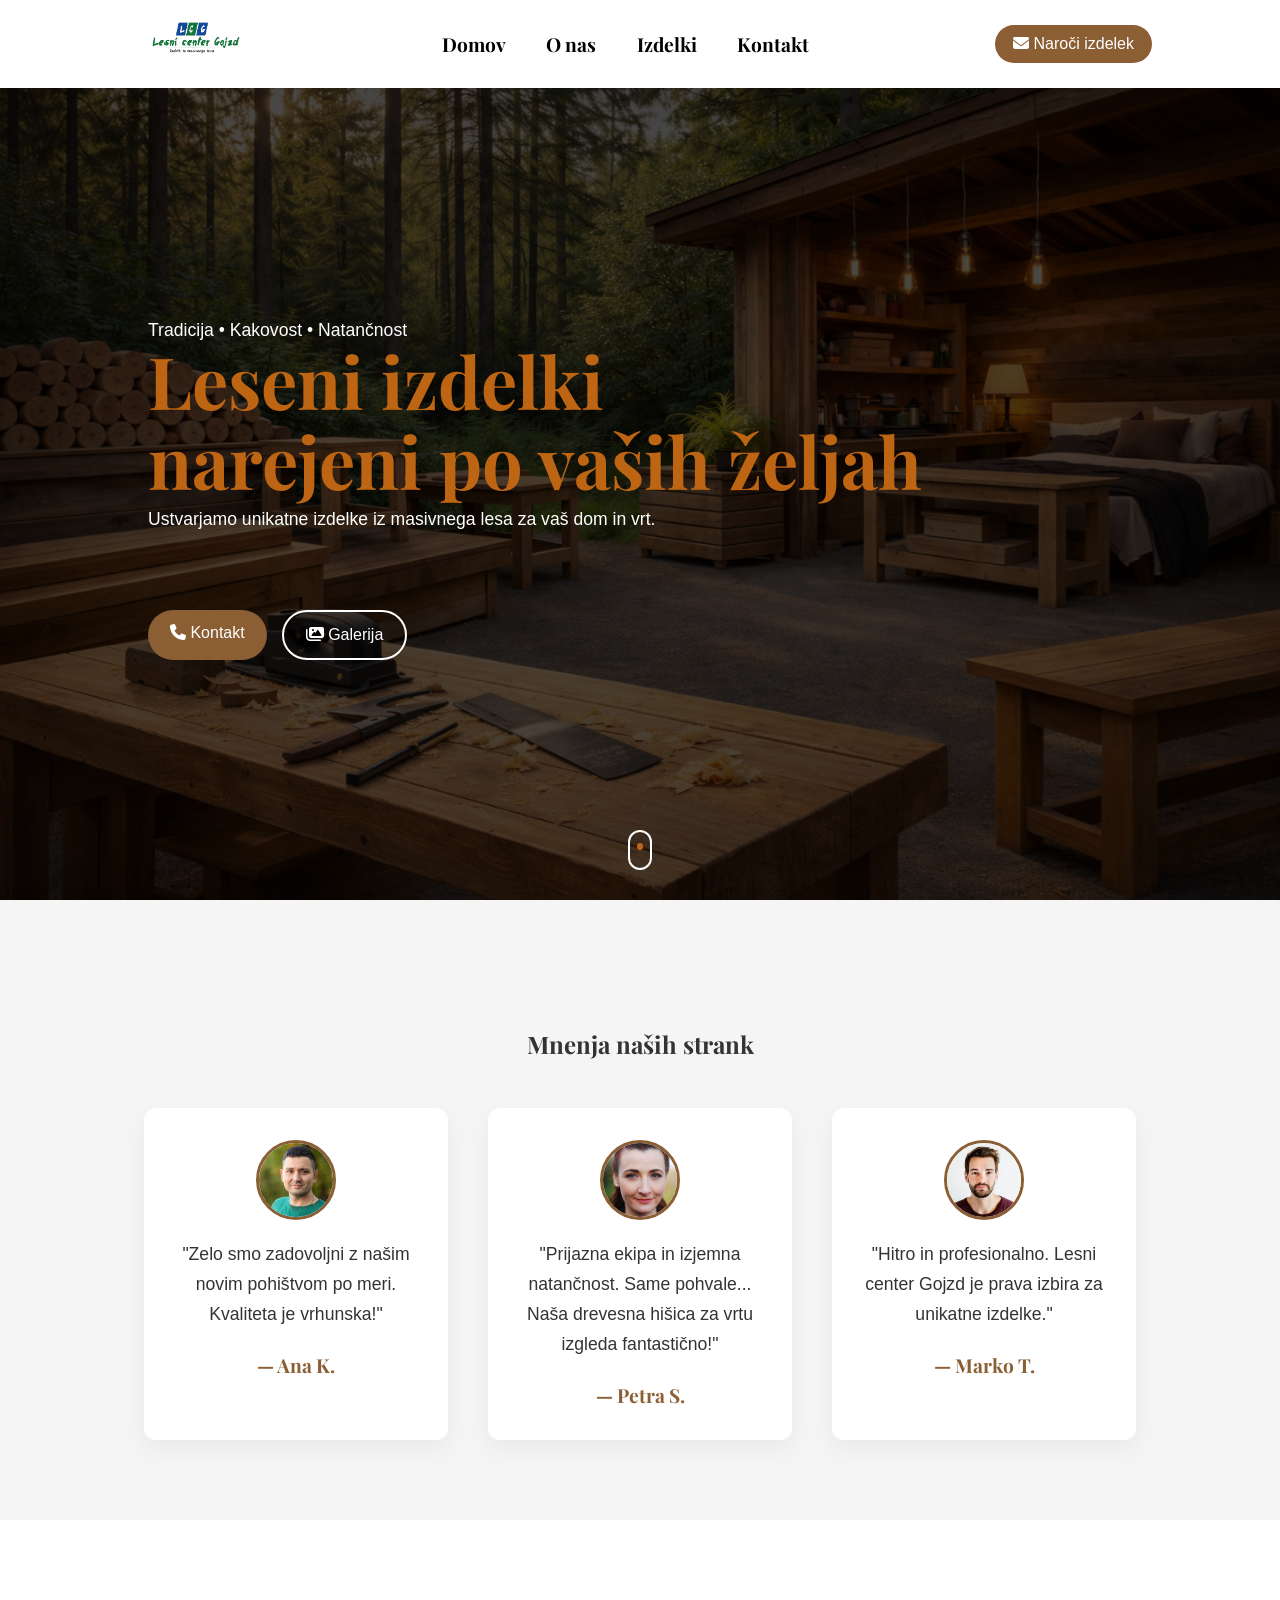
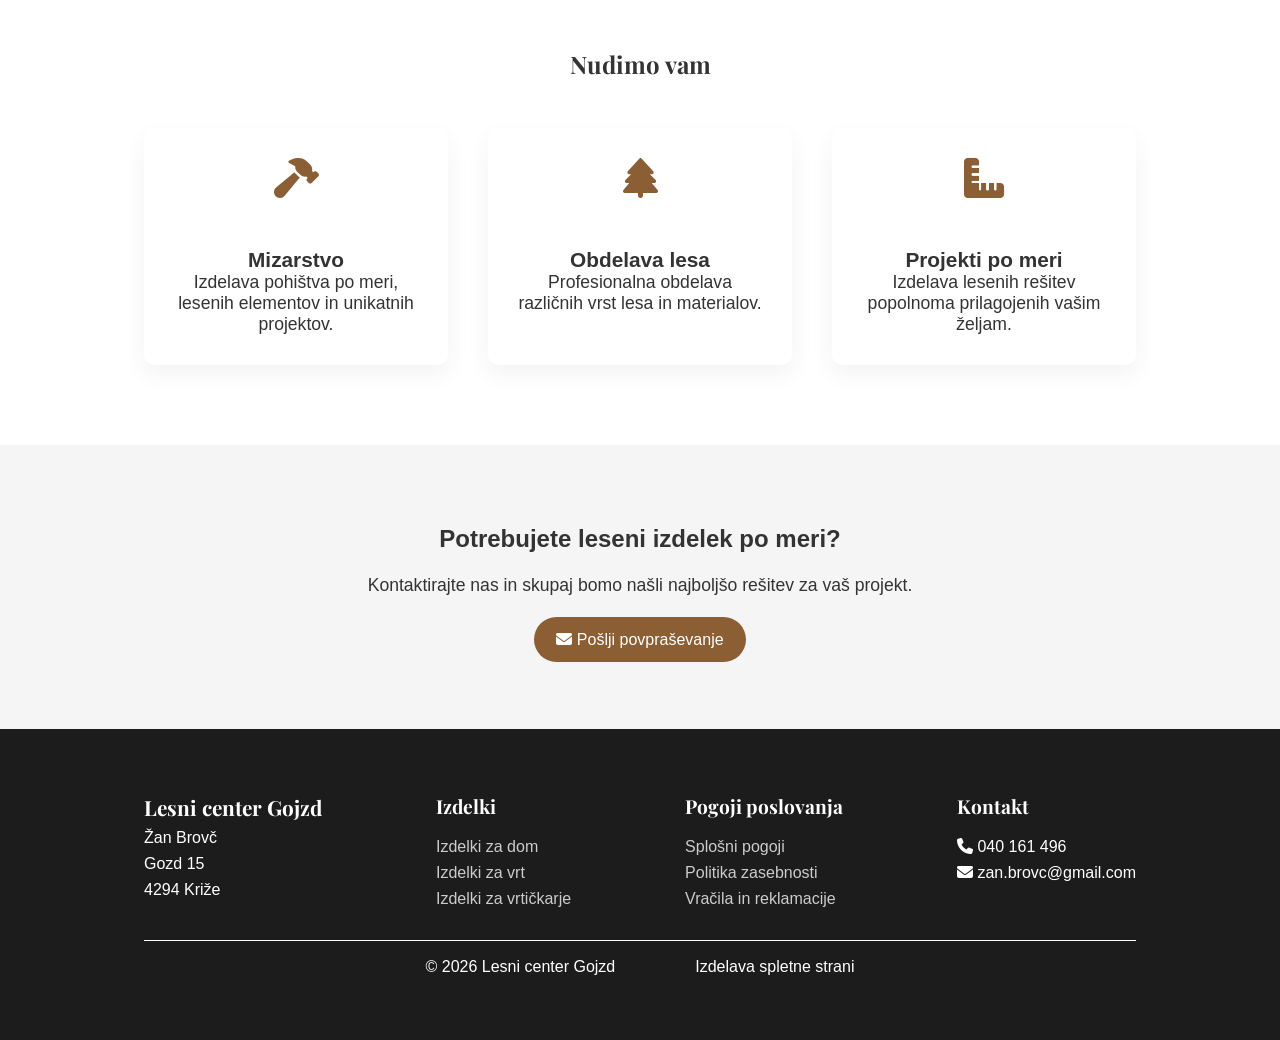
==== commit 1143f791: "Posodobljene slike in napisi na strani" ====
--- a/index.html
+++ b/index.html
@@ -7,8 +7,9 @@
     <meta name="viewport" content="width=device-width, initial-scale=1.0">
 
     <title>Lesni center Gojzd</title>
-
-    <link rel="stylesheet" href="slog.css">
+    <meta name="author" content="Jure Pintar">
+
+    <link rel="stylesheet" href="slog.css?v=2">
 
     <link rel="stylesheet"
           href="https://cdnjs.cloudflare.com/ajax/libs/font-awesome/6.5.0/css/all.min.css">
@@ -83,8 +84,7 @@
 
             <p class="hero-opis">
 
-                Izdelujemo kakovostne lesene izdelke,
-                pohištvo po meri in različne mizarske projekte.
+                Ustvarjamo unikatne izdelke iz masivnega lesa za vaš dom in vrt.
 
             </p>
 
@@ -132,7 +132,8 @@
 
         <div class="mnenje-kartica">
             <img src="Images/petra.png" alt="Petra S." class="mnenje-slika">
-            <p>"Prijazna ekipa in izjemna natančnost. Same pohvale... Naša kuhinja izgleda fantastično!"</p>
+            <p>"Prijazna ekipa in izjemna natančnost. Same pohvale... Naša drevesna hišica za vrtu
+izgleda fantastično!"</p>
             <h4>— Petra S.</h4>
         </div>
 
@@ -275,7 +276,7 @@
 
     <div class="footer-bottom">
         <p>© 2026 Lesni center Gojzd</p>
-        <a href="mailto:jure.pintar9@gmail.com">Izdelava spletne strani</a>
+        <a href="https://pintsite.si/">Izdelava spletne strani</a>
     </div>
 
 </footer>
--- a/slog.css
+++ b/slog.css
@@ -388,6 +388,7 @@
 
 .naslov-sredina{
 text-align:center;
+margin-top: 2em;
 margin-bottom:2em;
 font-family:'Playfair Display',serif;
 }
@@ -998,13 +999,17 @@
 
     .hero-podnaslov {
         font-size: 1.05em;
-        
+        margin-top: -3em;
     }
 
     .hero-gumbi {
         flex-direction: column;
         gap: 0.75em;
         
+    }
+    .gumb-primarni
+    {
+        margin-top: -2em;
     }
 
     .gumb-primarni, .gumb-sekundarni {
